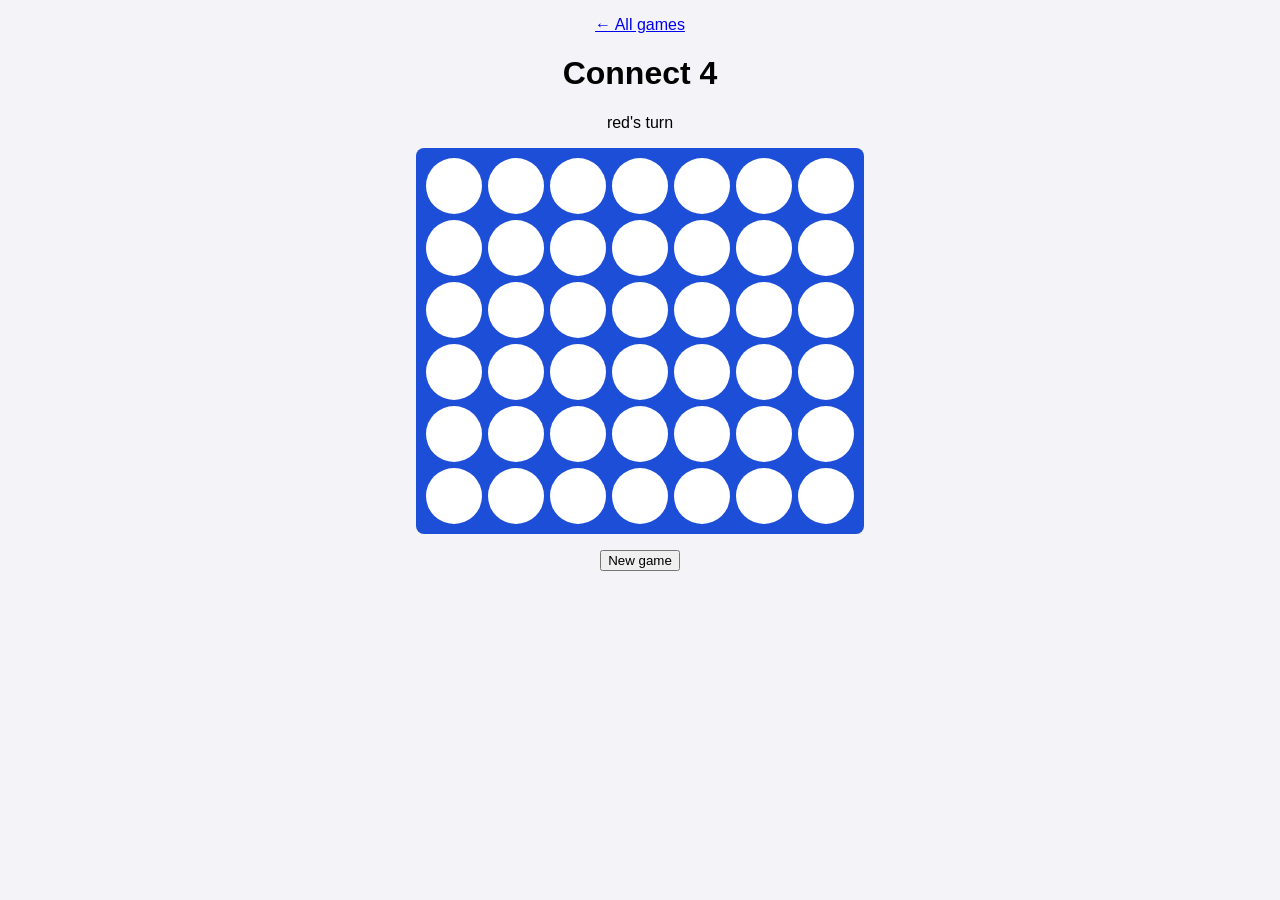
==== games/connect4/index.html @ 2b5389f3 "Apply remaining changes Co-authored-by: mateoparks <8481989+mateoparks@users.noreply.github.com>" ====
<!DOCTYPE html>
<html lang="en">
<head>
  <meta charset="UTF-8">
  <meta name="viewport" content="width=device-width, initial-scale=1">
  <title>Connect 4</title>
  <style>
    body { font-family: sans-serif; text-align: center; background: #f4f4f8; }
    #board { display: inline-grid; grid-template-columns: repeat(7, 56px); gap: 6px; padding: 10px; background: #1d4ed8; border-radius: 8px; }
    .cell { width: 56px; height: 56px; border-radius: 50%; background: #fff; cursor: pointer; }
    .cell.red { background: #ef4444; }
    .cell.yellow { background: #facc15; }
  </style>
</head>
<body>
  <p><a href="../../index.html">&larr; All games</a></p>
  <h1>Connect 4</h1>
  <p id="status"></p>
  <div id="board"></div>
  <p><button id="reset">New game</button></p>
  <script>
    const ROWS = 6, COLS = 7;
    let grid, player, over;
    const boardEl = document.getElementById('board');
    const statusEl = document.getElementById('status');

    function reset() {
      grid = Array.from({ length: ROWS }, () => Array(COLS).fill(null));
      player = 'red'; over = false;
      render();
    }
    function render() {
      boardEl.innerHTML = '';
      for (let r = 0; r < ROWS; r++) for (let c = 0; c < COLS; c++) {
        const d = document.createElement('div');
        d.className = 'cell' + (grid[r][c] ? ' ' + grid[r][c] : '');
        d.onclick = () => drop(c);
        boardEl.appendChild(d);
      }
      if (!over) statusEl.textContent = player + "'s turn";
    }
    function drop(c) {
      if (over) return;
      for (let r = ROWS - 1; r >= 0; r--) if (!grid[r][c]) {
        grid[r][c] = player;
        if (wins(r, c)) { over = true; statusEl.textContent = player + ' wins!'; }
        else if (grid.every(row => row.every(Boolean))) { over = true; statusEl.textContent = 'Draw!'; }
        else player = player === 'red' ? 'yellow' : 'red';
        render();
        return;
      }
    }
    function wins(r, c) {
      return [[0,1],[1,0],[1,1],[1,-1]].some(([dr, dc]) => {
        let n = 1;
        for (const s of [1, -1]) {
          let rr = r + dr * s, cc = c + dc * s;
          while (grid[rr] && grid[rr][cc] === player) { n++; rr += dr * s; cc += dc * s; }
        }
        return n >= 4;
      });
    }
    document.getElementById('reset').onclick = reset;
    reset();
  </script>
</body>
</html>
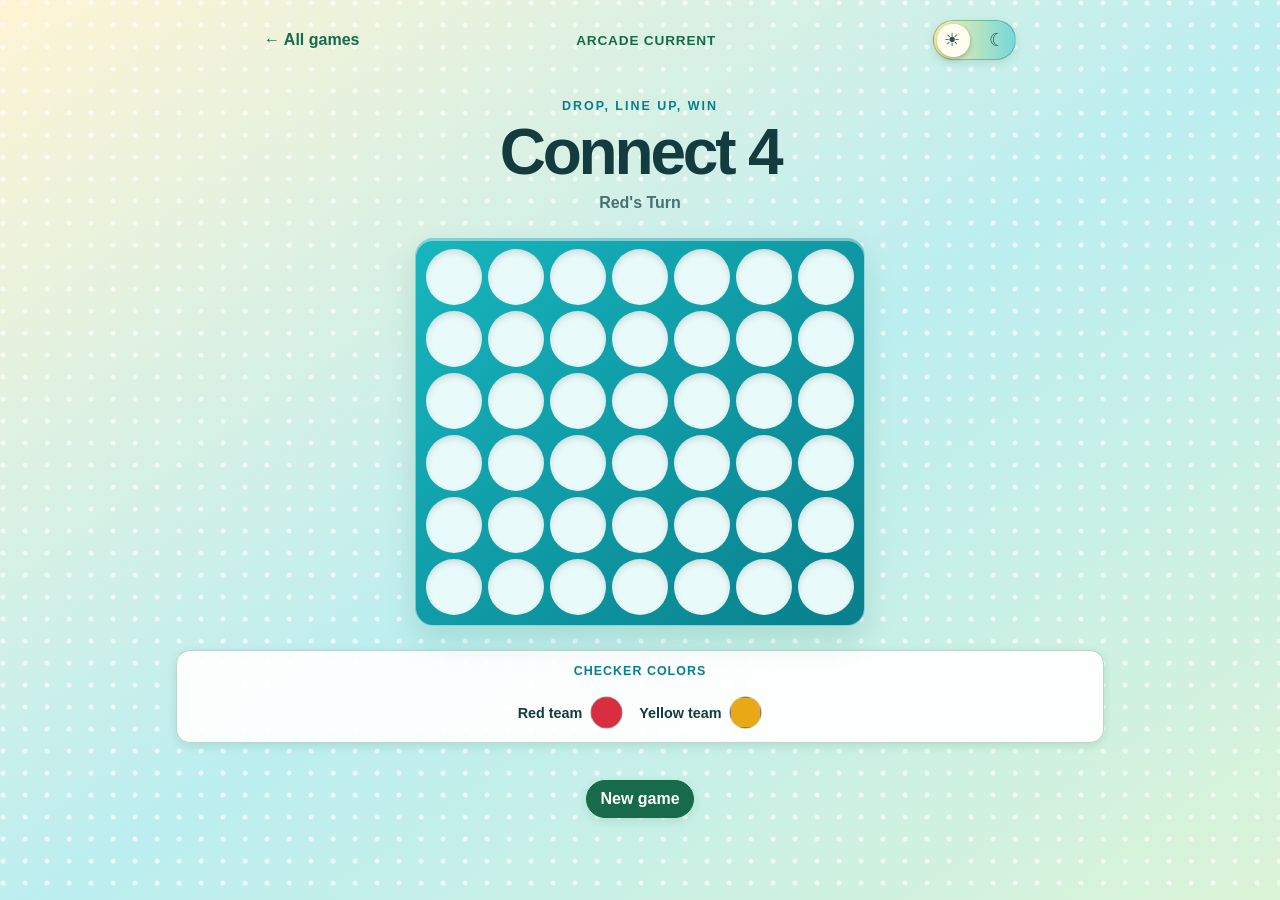
==== commit b904bd74: "Initial creation" ====
--- a/games/connect4/index.html
+++ b/games/connect4/index.html
@@ -1,67 +1,36 @@
 <!DOCTYPE html>
-<html lang="en">
+<html lang="en" data-theme="light">
 <head>
   <meta charset="UTF-8">
   <meta name="viewport" content="width=device-width, initial-scale=1">
-  <title>Connect 4</title>
-  <style>
-    body { font-family: sans-serif; text-align: center; background: #f4f4f8; }
-    #board { display: inline-grid; grid-template-columns: repeat(7, 56px); gap: 6px; padding: 10px; background: #1d4ed8; border-radius: 8px; }
-    .cell { width: 56px; height: 56px; border-radius: 50%; background: #fff; cursor: pointer; }
-    .cell.red { background: #ef4444; }
-    .cell.yellow { background: #facc15; }
-  </style>
+  <meta name="theme-color" content="#e9f7ed">
+  <title>Connect 4 | Arcade Current</title>
+  <script src="../../assets/theme.js"></script>
+  <link rel="stylesheet" href="../../assets/site.css">
+  <link rel="stylesheet" href="game.css">
 </head>
-<body>
-  <p><a href="../../index.html">&larr; All games</a></p>
-  <h1>Connect 4</h1>
-  <p id="status"></p>
-  <div id="board"></div>
-  <p><button id="reset">New game</button></p>
-  <script>
-    const ROWS = 6, COLS = 7;
-    let grid, player, over;
-    const boardEl = document.getElementById('board');
-    const statusEl = document.getElementById('status');
-
-    function reset() {
-      grid = Array.from({ length: ROWS }, () => Array(COLS).fill(null));
-      player = 'red'; over = false;
-      render();
-    }
-    function render() {
-      boardEl.innerHTML = '';
-      for (let r = 0; r < ROWS; r++) for (let c = 0; c < COLS; c++) {
-        const d = document.createElement('div');
-        d.className = 'cell' + (grid[r][c] ? ' ' + grid[r][c] : '');
-        d.onclick = () => drop(c);
-        boardEl.appendChild(d);
-      }
-      if (!over) statusEl.textContent = player + "'s turn";
-    }
-    function drop(c) {
-      if (over) return;
-      for (let r = ROWS - 1; r >= 0; r--) if (!grid[r][c]) {
-        grid[r][c] = player;
-        if (wins(r, c)) { over = true; statusEl.textContent = player + ' wins!'; }
-        else if (grid.every(row => row.every(Boolean))) { over = true; statusEl.textContent = 'Draw!'; }
-        else player = player === 'red' ? 'yellow' : 'red';
-        render();
-        return;
-      }
-    }
-    function wins(r, c) {
-      return [[0,1],[1,0],[1,1],[1,-1]].some(([dr, dc]) => {
-        let n = 1;
-        for (const s of [1, -1]) {
-          let rr = r + dr * s, cc = c + dc * s;
-          while (grid[rr] && grid[rr][cc] === player) { n++; rr += dr * s; cc += dc * s; }
-        }
-        return n >= 4;
-      });
-    }
-    document.getElementById('reset').onclick = reset;
-    reset();
-  </script>
+<body class="game-page">
+  <header class="site-header game-header">
+    <a class="back" href="../../index.html">&larr; All games</a>
+    <a class="brand" href="../../index.html">Arcade Current</a>
+    <button class="theme-toggle" type="button" aria-label="Switch color theme">
+      <span class="theme-icon" aria-hidden="true">☀</span>
+      <span class="theme-icon" aria-hidden="true">☾</span>
+      <span class="theme-thumb" aria-hidden="true"></span>
+    </button>
+  </header>
+  <main>
+    <p class="eyebrow">Drop, line up, win</p>
+    <h1>Connect 4</h1>
+    <p id="status"></p>
+    <div id="board"></div>
+    <div class="team-colors" role="group" aria-labelledby="checker-colors-title">
+      <p id="checker-colors-title" class="team-colors-title">Checker colors</p>
+      <label class="team-color" for="red-color">Red team <input id="red-color" data-checker="red" type="color" value="#d82e3f"></label>
+      <label class="team-color" for="yellow-color">Yellow team <input id="yellow-color" data-checker="yellow" type="color" value="#e9a916"></label>
+    </div>
+    <p><button id="reset" class="primary-button">New game</button></p>
+  </main>
+  <script src="game.js"></script>
 </body>
 </html>
--- a/assets/site.css
+++ b/assets/site.css
@@ -0,0 +1,264 @@
+:root {
+  color-scheme: light;
+  --sand: #fff4d4;
+  --aqua: #087f8c;
+  --aqua-bright: #17b6be;
+  --palm: #176b4a;
+  --ink: #143b3d;
+  --muted: #467071;
+  --card: #fffffff0;
+  --shadow: #176b4a24;
+}
+
+[data-theme="dark"] {
+  color-scheme: dark;
+  --sand: #10171d;
+  --aqua: #74d6dd;
+  --aqua-bright: #a3f3f1;
+  --palm: #9cb6c1;
+  --ink: #eef7fa;
+  --muted: #aec2ca;
+  --card: #202c35e8;
+  --shadow: #00000080;
+}
+
+* {
+  box-sizing: border-box;
+}
+
+body {
+  min-height: 100vh;
+  margin: 0;
+  font-family: "Trebuchet MS", "Avenir Next", sans-serif;
+  color: var(--ink);
+  background:
+    radial-gradient(circle at 14% 14%, #ffffffa6 0 2px, transparent 3px) 0 0 / 22px 22px,
+    linear-gradient(145deg, var(--sand), #bceef0 52%, #dbf3d7);
+  transition: background .25s ease, color .25s ease;
+}
+
+[data-theme="dark"] body {
+  background:
+    linear-gradient(115deg, #ffffff12 0 1px, transparent 1px 9px),
+    linear-gradient(145deg, #111a22, #283842 48%, #10161b);
+}
+
+.site-header {
+  max-width: 960px;
+  margin: 0 auto;
+  padding: 1.5rem 2rem .25rem;
+  display: flex;
+  align-items: center;
+  justify-content: space-between;
+}
+
+.game-header {
+  max-width: 800px;
+  padding: 1.25rem 1.5rem;
+}
+
+.brand,
+.back {
+  color: var(--palm);
+  font-weight: 800;
+  text-decoration: none;
+}
+
+.brand {
+  display: flex;
+  align-items: center;
+  gap: .7rem;
+  font-weight: 900;
+  letter-spacing: .06em;
+  text-transform: uppercase;
+}
+
+.game-header .brand {
+  font-size: .85rem;
+}
+
+.brand-mark {
+  display: grid;
+  place-items: center;
+  width: 2.3rem;
+  height: 2.3rem;
+  border-radius: 50% 50% 45% 45%;
+  color: #fff;
+  background: linear-gradient(135deg, var(--aqua-bright), var(--palm));
+  box-shadow: inset 0 1px #ffffff80, 0 4px 10px var(--shadow);
+}
+
+.primary-button {
+  border: 1px solid color-mix(in srgb, var(--palm) 36%, transparent);
+  border-radius: 999px;
+  padding: .55rem .85rem;
+  background: var(--card);
+  color: var(--ink);
+  font: inherit;
+  font-weight: 700;
+  cursor: pointer;
+  box-shadow: 0 3px 10px var(--shadow);
+}
+
+.primary-button:hover {
+  transform: translateY(-1px);
+}
+
+.theme-toggle {
+  position: relative;
+  display: flex;
+  align-items: center;
+  justify-content: space-between;
+  width: 5.2rem;
+  height: 2.5rem;
+  padding: .2rem .48rem;
+  border: 1px solid color-mix(in srgb, var(--palm) 36%, transparent);
+  border-radius: 999px;
+  background: linear-gradient(90deg, #fff0a5, #75d8dc);
+  color: #24535a;
+  cursor: pointer;
+  box-shadow: 0 3px 10px var(--shadow);
+  transition: transform .2s ease, background .25s ease;
+}
+
+[data-theme="dark"] .theme-toggle {
+  background: linear-gradient(90deg, #46606c, #111b23);
+  color: #dff4f6;
+}
+
+.theme-toggle:hover {
+  transform: translateY(-1px);
+}
+
+.theme-toggle:focus-visible {
+  outline: 3px solid var(--aqua-bright);
+  outline-offset: 3px;
+}
+
+.theme-icon {
+  position: relative;
+  z-index: 1;
+  width: 1.35rem;
+  font-size: 1.15rem;
+  line-height: 1;
+  text-align: center;
+}
+
+.theme-thumb {
+  position: absolute;
+  top: .2rem;
+  left: .2rem;
+  width: 2.05rem;
+  height: 2.05rem;
+  border-radius: 50%;
+  background: #fffcf0;
+  box-shadow: 0 2px 5px #0004, inset 0 1px #fff;
+  transition: transform .25s ease, background .25s ease;
+}
+
+[data-theme="dark"] .theme-thumb {
+  transform: translateX(2.75rem);
+  background: #d5e1e7;
+}
+
+.primary-button {
+  background: var(--palm);
+  border-color: var(--palm);
+  color: #fff;
+}
+
+main {
+  max-width: 960px;
+  margin: 0 auto;
+  padding: 3.5rem 2rem 4rem;
+  text-align: center;
+}
+
+.game-page main {
+  padding: 1.2rem 1rem 3rem;
+}
+
+.eyebrow {
+  margin: 0 0 .6rem;
+  color: var(--aqua);
+  font-size: .78rem;
+  font-weight: 900;
+  letter-spacing: .16em;
+  text-transform: uppercase;
+}
+
+h1 {
+  max-width: 760px;
+  margin: 0 auto;
+  font-size: clamp(2.8rem, 8vw, 5.4rem);
+  line-height: .92;
+  letter-spacing: -.06em;
+}
+
+.game-page h1 {
+  font-size: clamp(2.4rem, 8vw, 4rem);
+  letter-spacing: -.05em;
+}
+
+.intro {
+  max-width: 500px;
+  margin: 1.25rem auto 2.5rem;
+  color: var(--muted);
+  font-size: 1.1rem;
+  line-height: 1.6;
+}
+
+.games {
+  display: flex;
+  flex-wrap: wrap;
+  justify-content: center;
+  gap: 1.25rem;
+  max-width: 680px;
+  margin: 0 auto;
+  padding: 0;
+  list-style: none;
+}
+
+.games a {
+  display: flex;
+  flex-direction: column;
+  align-items: center;
+  gap: .85rem;
+  width: 172px;
+  padding: 1.4rem 1rem;
+  border: 1px solid #ffffff80;
+  border-radius: 22px;
+  background: var(--card);
+  box-shadow: 0 12px 28px var(--shadow);
+  color: var(--ink);
+  font-size: 1.05rem;
+  font-weight: 800;
+  text-decoration: none;
+  transition: transform .2s ease, box-shadow .2s ease;
+}
+
+.games a:hover {
+  transform: translateY(-6px) rotate(-1deg);
+  box-shadow: 0 18px 32px var(--shadow);
+}
+
+.games img {
+  width: 64px;
+  height: 64px;
+}
+
+@media (max-width: 520px) {
+  .site-header,
+  main {
+    padding-left: 1rem;
+    padding-right: 1rem;
+  }
+
+  .brand {
+    font-size: .8rem;
+  }
+
+  .game-header .brand {
+    display: none;
+  }
+}
--- a/games/connect4/game.css
+++ b/games/connect4/game.css
@@ -0,0 +1,176 @@
+:root {
+  --well: #e8fbfa;
+  --checker-red: #d82e3f;
+  --checker-yellow: #e9a916;
+}
+
+[data-theme="dark"] {
+  --well: #111a20;
+}
+
+#status {
+  min-height: 1.5em;
+  margin: .8rem 0 1.25rem;
+  color: var(--muted);
+  font-weight: 800;
+  text-transform: capitalize;
+}
+
+#board {
+  display: inline-grid;
+  grid-template-columns: repeat(7, min(11vw, 56px));
+  gap: min(1.2vw, 6px);
+  padding: min(2vw, 10px);
+  border: 1px solid #ffffff80;
+  border-radius: 18px;
+  background: linear-gradient(135deg, var(--aqua-bright), var(--aqua));
+  box-shadow: inset 0 2px #ffffff70, 0 14px 30px var(--shadow);
+}
+
+.cell {
+  width: min(11vw, 56px);
+  height: min(11vw, 56px);
+  border-radius: 50%;
+  background: var(--well);
+  box-shadow: inset 0 3px 6px #0002;
+  cursor: pointer;
+  transition: transform .15s ease;
+}
+
+.cell:hover {
+  transform: scale(.93);
+}
+
+.cell.red {
+  background: linear-gradient(135deg, color-mix(in srgb, var(--checker-red) 58%, white), var(--checker-red));
+}
+
+.cell.yellow {
+  background: linear-gradient(135deg, color-mix(in srgb, var(--checker-yellow) 58%, white), var(--checker-yellow));
+}
+
+.cell.dropping {
+  position: relative;
+  z-index: 1;
+  pointer-events: none;
+  animation: drop-checker var(--drop-duration) cubic-bezier(.22, .7, .28, 1) both;
+}
+
+#confetti {
+  position: fixed;
+  z-index: 10;
+  inset: 0;
+  overflow: hidden;
+  pointer-events: none;
+}
+
+.confetti-piece {
+  position: absolute;
+  top: -1.5rem;
+  left: var(--left);
+  width: .65rem;
+  height: 1rem;
+  background: var(--piece-color);
+  border-radius: .1rem;
+  animation: confetti-fall var(--duration) cubic-bezier(.15, .65, .35, 1) var(--delay) forwards;
+}
+
+.confetti-piece:nth-child(3n) {
+  width: .45rem;
+  height: .45rem;
+  border-radius: 50%;
+}
+
+.confetti-piece:nth-child(4n) {
+  width: .8rem;
+  height: .35rem;
+}
+
+@keyframes confetti-fall {
+  to {
+    transform: translate3d(var(--drift), 110vh, 0) rotate(var(--rotation));
+    opacity: 0;
+  }
+}
+
+@keyframes drop-checker {
+  0% {
+    transform: translateY(calc(var(--drop-distance) * -1));
+  }
+
+  82% {
+    transform: translateY(3px);
+  }
+
+  100% {
+    transform: translateY(0);
+  }
+}
+
+#reset {
+  margin-top: 1.3rem;
+}
+
+.team-colors {
+  display: flex;
+  flex-wrap: wrap;
+  justify-content: center;
+  gap: 1rem;
+  margin: 1.5rem auto 0;
+  padding: .8rem 1rem;
+  border: 1px solid color-mix(in srgb, var(--palm) 28%, transparent);
+  border-radius: 14px;
+  background: var(--card);
+  color: var(--muted);
+  box-shadow: 0 3px 10px var(--shadow);
+}
+
+.team-colors-title {
+  width: 100%;
+  margin: 0 0 .1rem;
+  color: var(--aqua);
+  font-size: .78rem;
+  font-weight: 900;
+  letter-spacing: .08em;
+  text-transform: uppercase;
+}
+
+.team-color {
+  display: inline-flex;
+  align-items: center;
+  gap: .45rem;
+  color: var(--ink);
+  font-size: .9rem;
+  font-weight: 800;
+}
+
+.team-color input {
+  width: 2.1rem;
+  height: 2.1rem;
+  padding: 0;
+  border: 1px solid color-mix(in srgb, var(--palm) 30%, transparent);
+  border-radius: 50%;
+  appearance: none;
+  -webkit-appearance: none;
+  background: none;
+  cursor: pointer;
+  overflow: hidden;
+}
+
+.team-color input::-webkit-color-swatch-wrapper {
+  padding: 0;
+}
+
+.team-color input::-webkit-color-swatch,
+.team-color input::-moz-color-swatch {
+  border: 0;
+  border-radius: 50%;
+}
+
+@media (max-width: 420px) {
+  .team-colors {
+    flex-direction: column;
+    align-items: center;
+    gap: .5rem;
+  }
+}
